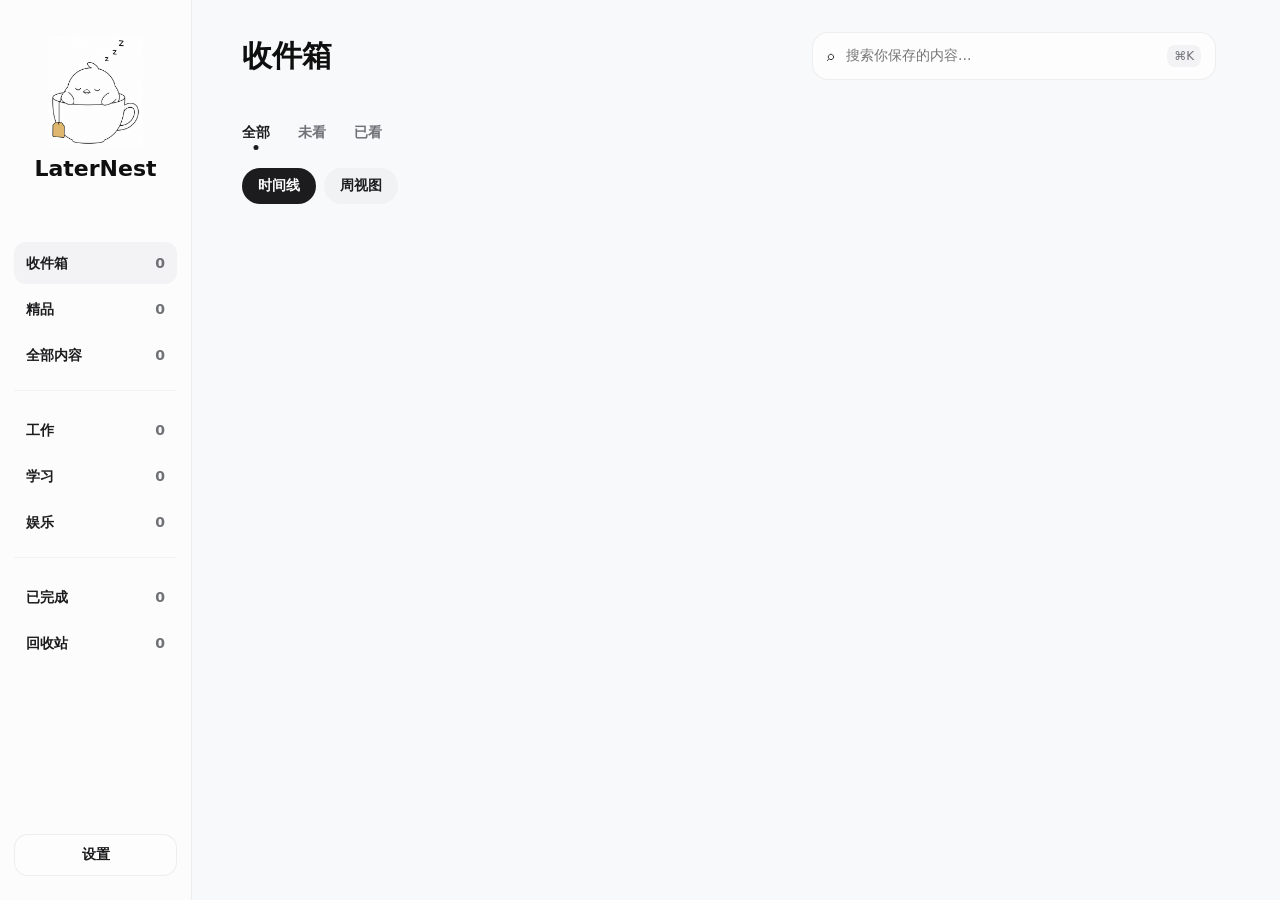
==== dashboard.html @ bf39b500 "Publish LaterNest" ====
<!doctype html>
<html lang="zh-CN">
  <head>
    <meta charset="utf-8">
    <meta name="viewport" content="width=device-width, initial-scale=1">
    <title>稍后细品 Dashboard</title>
    <link rel="icon" href="icons/icon48.png" type="image/png">
    <link rel="stylesheet" href="laternest-ui.css">
    <link rel="stylesheet" href="dashboard.css">
    <script src="shared.js" defer></script>
    <script src="dashboard.js" defer></script>
  </head>
  <body>
    <div class="ln-app-shell dashboard-container">
      <aside class="ln-sidebar sidebar" aria-label="主导航">
        <div class="ln-brand ln-brand-stack">
          <span class="ln-brand-mark" aria-hidden="true">
            <img src="assets/laternest-logo.png" alt="">
          </span>
          <span>LaterNest</span>
        </div>

        <nav class="ln-nav nav-menu">
          <section class="ln-nav-section">
            <button class="ln-nav-item sidebar-filter is-active" data-filter="pending" type="button">
              <span>收件箱</span><span class="ln-nav-count" id="pendingCount">0</span>
            </button>
            <button class="ln-nav-item sidebar-filter" data-filter="favorite" type="button">
              <span>精品</span><span class="ln-nav-count" id="favoriteCount">0</span>
            </button>
            <button class="ln-nav-item sidebar-filter" data-filter="all" type="button">
              <span>全部内容</span><span class="ln-nav-count" id="totalCount">0</span>
            </button>
          </section>

          <section class="ln-nav-section">
            <button class="ln-nav-item sidebar-category" data-category="work" type="button">
              <span>工作</span><span class="ln-nav-count" id="workCount">0</span>
            </button>
            <button class="ln-nav-item sidebar-category" data-category="study" type="button">
              <span>学习</span><span class="ln-nav-count" id="studyCount">0</span>
            </button>
            <button class="ln-nav-item sidebar-category" data-category="fun" type="button">
              <span>娱乐</span><span class="ln-nav-count" id="funCount">0</span>
            </button>
          </section>

          <section class="ln-nav-section">
            <button class="ln-nav-item sidebar-filter" data-filter="done" type="button">
              <span>已完成</span><span class="ln-nav-count" id="doneCount">0</span>
            </button>
            <button class="ln-nav-item sidebar-filter" data-filter="deleted" type="button">
              <span>回收站</span><span class="ln-nav-count" id="deletedCount">0</span>
            </button>
          </section>
        </nav>

        <div class="sidebar-footer">
          <button class="sidebar-settings-button" id="openOptions" type="button" aria-label="进入设置">
            <span>设置</span>
          </button>
        </div>
      </aside>

      <main class="ln-main content-area">
        <header class="ln-main-header content-header">
          <h1 class="ln-page-title page-title" id="pageTitle">收件箱</h1>
          <label class="ln-search search-bar" aria-label="搜索">
            <span aria-hidden="true">⌕</span>
            <input id="searchInput" type="search" placeholder="搜索你保存的内容...">
            <span class="ln-search-kbd">⌘K</span>
          </label>
        </header>

        <section class="content-meta" aria-label="统计">
          <article class="stat-flip-card" data-type="done">
            <span>已完成</span>
            <strong class="flip-number" id="completedTotal" data-value="0" aria-live="polite">
              <span class="flip-number-current">0</span>
              <span class="flip-number-next">0</span>
            </strong>
          </article>
          <article class="stat-flip-card" data-type="pending">
            <span>未看</span>
            <strong class="flip-number" id="allPending" data-value="0" aria-live="polite">
              <span class="flip-number-current">0</span>
              <span class="flip-number-next">0</span>
            </strong>
          </article>
        </section>

        <section class="filter-zone toolbar" aria-label="筛选与视图">
          <select id="categoryFilter" class="visually-hidden" aria-label="类别筛选">
            <option value="all">全部类别</option>
            <option value="work">工作</option>
            <option value="study">学习</option>
            <option value="fun">娱乐</option>
          </select>

          <div class="status-tabs" aria-label="内容类型">
            <button class="status-tab tab active" data-filter="all" type="button">全部</button>
            <button class="status-tab tab" data-filter="pending" type="button">未看</button>
            <button class="status-tab tab" data-filter="done" type="button">已看</button>
          </div>

          <div class="toolbar-container">
            <div class="view-switcher" aria-label="视图">
              <button class="view-btn view-button active" data-view="timeline" type="button">时间线</button>
              <button class="view-btn view-button" data-view="week" type="button">周视图</button>
            </div>
          </div>
        </section>

        <section class="ln-list-toolbar bulkbar collapsed" id="bulkbar" aria-live="polite">
          <label class="select-all">
            <input id="selectAll" type="checkbox">
            <span>选择当前结果</span>
          </label>
          <button class="ln-button ln-button-text" id="toggleBulkbar" type="button">批量操作</button>
          <div class="ln-list-tools bulk-panel" id="bulkPanel">
            <button class="ln-button ln-button-ghost" data-bulk-cancel type="button">取消</button>
            <button class="ln-button ln-button-ghost" data-bulk="done" type="button">完成</button>
            <button class="ln-button ln-button-ghost" data-bulk="tomorrow" type="button">明天</button>
            <button class="ln-button ln-button-ghost" data-bulk="week" type="button">本周</button>
            <button class="ln-button ln-button-ghost danger" data-bulk="delete" type="button">删除</button>
          </div>
        </section>

        <p class="ln-status status" id="status" role="status"></p>

        <section class="ln-list content-list" aria-label="内容列表">
          <div class="todo-list" id="todoList"></div>
        </section>
      </main>
    </div>
  </body>
</html>
---- laternest-ui.css ----
:root {
  --ln-bg: #f8f9fa;
  --ln-surface: #fdfdfd;
  --ln-surface-soft: #fafafc;
  --ln-ink: #1c1c1e;
  --ln-ink-strong: #0e0f0e;
  --ln-muted: #6f7177;
  --ln-faint: #9a9ca3;
  --ln-gold: #c2a878;
  --ln-gold-strong: #cdaa57;
  --ln-line: rgba(0, 0, 0, 0.06);
  --ln-line-soft: rgba(0, 0, 0, 0.04);
  --ln-selected: #f3f3f5;
  --ln-soft-selected: #f3f3f5;
  --ln-gold-soft: rgba(194, 168, 120, 0.18);
  --ln-danger: #a04a3b;
  --ln-radius-sm: 8px;
  --ln-radius-md: 12px;
  --ln-radius-lg: 24px;
  --ln-sidebar: 192px;
  --ln-font: "PingFang SC", Inter, system-ui, -apple-system, BlinkMacSystemFont, "Segoe UI", sans-serif;
  --ln-ease: cubic-bezier(0.2, 0.8, 0.2, 1);
  --ln-jelly: cubic-bezier(0.175, 0.885, 0.32, 1.275);
}

* {
  box-sizing: border-box;
}

html {
  min-height: 100%;
}

body {
  margin: 0;
  background: var(--ln-bg);
  color: var(--ln-ink);
  font: 14px/1.55 var(--ln-font);
  letter-spacing: 0;
}

button,
input,
select,
textarea {
  font: inherit;
}

button {
  border: 0;
  color: inherit;
}

button,
a,
input,
select,
textarea {
  -webkit-tap-highlight-color: transparent;
}

button:focus-visible,
a:focus-visible,
input:focus-visible,
select:focus-visible,
textarea:focus-visible {
  outline: 2px solid color-mix(in srgb, var(--ln-gold) 72%, transparent);
  outline-offset: 2px;
}

.ln-app-shell {
  display: grid;
  grid-template-columns: var(--ln-sidebar) minmax(0, 1fr);
  min-height: 100vh;
  background: var(--ln-bg);
}

.ln-sidebar {
  display: flex;
  flex-direction: column;
  min-width: 0;
  border-right: 1px solid var(--ln-line);
  background: color-mix(in srgb, var(--ln-surface) 82%, var(--ln-bg) 18%);
  padding: 36px 14px 24px;
}

.ln-brand {
  display: flex;
  align-items: center;
  gap: 12px;
  color: var(--ln-ink-strong);
  font-size: 22px;
  font-weight: 800;
  line-height: 1.2;
}

.ln-brand-stack {
  flex-direction: column;
  align-items: center;
  gap: 8px;
  width: 100%;
  text-align: center;
}

.ln-brand-mark {
  display: inline-flex;
  align-items: center;
  justify-content: center;
  width: 36px;
  height: 36px;
}

.ln-logo {
  display: inline-flex;
  align-items: center;
  justify-content: center;
  width: 32px;
  height: 32px;
}

.ln-brand-mark img,
.ln-logo img {
  width: 100%;
  height: 100%;
  object-fit: contain;
}

.ln-brand-stack .ln-brand-mark,
.ln-brand-stack .ln-logo {
  width: 96px;
  height: 112px;
}

.ln-logo svg,
.ln-icon-button svg {
  width: 22px;
  height: 22px;
}

.visually-hidden {
  position: absolute;
  width: 1px;
  height: 1px;
  overflow: hidden;
  clip: rect(0 0 0 0);
  white-space: nowrap;
}

.ln-nav {
  display: grid;
  gap: 4px;
  margin-top: 46px;
}

.ln-nav-section {
  display: grid;
  gap: 4px;
  padding: 14px 0;
  border-bottom: 1px solid var(--ln-line-soft);
}

.ln-nav-section:last-child {
  border-bottom: 0;
}

.ln-nav-label {
  margin: 0 0 6px;
  color: var(--ln-muted);
  font-size: 12px;
  font-weight: 700;
}

.ln-nav-item {
  display: grid;
  grid-template-columns: minmax(0, 1fr) auto;
  align-items: center;
  gap: 10px;
  min-height: 42px;
  border-radius: var(--ln-radius-md);
  background: transparent;
  color: var(--ln-ink);
  cursor: pointer;
  font-weight: 700;
  padding: 0 12px;
  text-align: left;
  transition: background 160ms var(--ln-ease), transform 160ms var(--ln-ease);
}

.ln-nav-item:hover,
.ln-nav-item.is-active {
  background: var(--ln-selected);
}

.ln-nav-item:active {
  transform: scale(0.99);
}

.ln-nav-icon {
  color: var(--ln-ink-strong);
  font-size: 17px;
  line-height: 1;
  text-align: center;
}

.ln-nav-count {
  color: var(--ln-muted);
  font-weight: 600;
}

.ln-main {
  min-width: 0;
  padding: 32px 42px 40px 50px;
}

.ln-main-header {
  display: grid;
  grid-template-columns: minmax(0, 1fr) minmax(260px, 404px) auto;
  align-items: center;
  gap: 22px;
}

.ln-page-title {
  margin: 0;
  color: var(--ln-ink-strong);
  font-size: 30px;
  font-weight: 850;
  line-height: 1.25;
}

.ln-search {
  display: flex;
  align-items: center;
  gap: 10px;
  min-height: 48px;
  border: 1px solid var(--ln-line);
  border-radius: 16px;
  background: var(--ln-surface);
  padding: 0 14px;
}

.ln-search input,
.ln-search-input {
  width: 100%;
  border: 0;
  background: transparent;
  color: var(--ln-ink);
  outline: 0;
}

.ln-search-kbd {
  border-radius: 8px;
  background: var(--ln-selected);
  color: var(--ln-muted);
  font-size: 12px;
  padding: 2px 7px;
}

.ln-button,
.ln-icon-button {
  display: inline-flex;
  align-items: center;
  justify-content: center;
  min-height: 42px;
  border-radius: var(--ln-radius-md);
  cursor: pointer;
  font-weight: 760;
  transition: transform 160ms var(--ln-ease), background 160ms var(--ln-ease), color 160ms var(--ln-ease);
}

.ln-button {
  gap: 8px;
  padding: 0 18px;
}

.ln-button-primary {
  background: #050505;
  color: #fff;
}

.ln-button-ghost {
  border: 1px solid var(--ln-line);
  background: var(--ln-surface);
}

.ln-button-soft {
  background: var(--ln-selected);
  color: var(--ln-ink);
}

.ln-button-text {
  background: transparent;
  color: var(--ln-muted);
}

.ln-button:hover,
.ln-icon-button:hover {
  transform: translateY(-1px);
}

.ln-button:active,
.ln-icon-button:active {
  transform: scale(0.98);
}

.ln-icon-button {
  width: 42px;
  min-width: 42px;
  background: transparent;
}

.ln-chipbar {
  display: flex;
  align-items: center;
  flex-wrap: wrap;
  gap: 10px;
  margin-top: 38px;
}

.ln-chip-group {
  display: inline-flex;
  align-items: center;
  border: 1px solid var(--ln-line);
  border-radius: 999px;
  background: var(--ln-surface);
  overflow: hidden;
}

.ln-chip {
  min-height: 42px;
  border-radius: 999px;
  background: transparent;
  color: var(--ln-ink);
  cursor: pointer;
  font-weight: 700;
  padding: 0 20px;
}

.ln-chip.active,
.ln-chip.is-active {
  background: #050505;
  color: #fff;
}

.ln-list-toolbar {
  display: grid;
  grid-template-columns: auto minmax(0, 1fr) auto;
  align-items: center;
  gap: 18px;
  margin-top: 42px;
  color: var(--ln-muted);
}

.ln-list-tools {
  display: inline-flex;
  align-items: center;
  gap: 8px;
}

.ln-list {
  margin-top: 22px;
}

.ln-list-header,
.ln-list-row {
  display: grid;
  grid-template-columns: 34px minmax(280px, 1.8fr) minmax(96px, 0.55fr) minmax(170px, 0.72fr) minmax(110px, 0.42fr) 54px;
  align-items: center;
  gap: 18px;
}

.ln-list-header {
  min-height: 42px;
  border-bottom: 1px solid var(--ln-line);
  color: var(--ln-muted);
  font-size: 13px;
  font-weight: 600;
}

.ln-list-row {
  min-height: 104px;
  border-bottom: 1px solid var(--ln-line-soft);
  transition: background 160ms var(--ln-ease);
}

.ln-list-row:hover,
.ln-list-row.is-selected {
  background: color-mix(in srgb, var(--ln-selected) 72%, transparent);
}

.ln-checkbox {
  display: inline-grid;
  place-items: center;
  width: 18px;
  height: 18px;
}

.ln-checkbox input,
input[type="checkbox"] {
  accent-color: var(--ln-ink-strong);
}

.ln-title-cell {
  display: flex;
  align-items: center;
  min-width: 0;
  gap: 18px;
}

.ln-thumb {
  display: inline-grid;
  place-items: center;
  flex: 0 0 62px;
  width: 62px;
  height: 62px;
  border: 1px solid var(--ln-line);
  border-radius: var(--ln-radius-sm);
  background: linear-gradient(135deg, #ededed, #fbfbfb);
  color: var(--ln-muted);
  font-weight: 800;
}

.ln-title-text {
  min-width: 0;
}

.ln-title {
  display: block;
  overflow: hidden;
  color: var(--ln-ink-strong);
  font-size: 16px;
  font-weight: 820;
  line-height: 1.35;
  text-decoration: none;
  text-overflow: ellipsis;
  white-space: nowrap;
}

.ln-title:hover {
  color: var(--ln-ink);
}

.ln-subtitle {
  display: block;
  overflow: hidden;
  margin-top: 4px;
  color: var(--ln-muted);
  line-height: 1.45;
  text-overflow: ellipsis;
  white-space: nowrap;
}

.ln-pill {
  display: inline-flex;
  align-items: center;
  justify-content: center;
  width: max-content;
  min-height: 30px;
  border-radius: 999px;
  background: var(--ln-selected);
  color: var(--ln-ink);
  font-weight: 650;
  padding: 0 14px;
}

.ln-source {
  display: inline-flex;
  align-items: center;
  min-width: 0;
  gap: 10px;
}

.ln-favicon {
  display: inline-grid;
  place-items: center;
  flex: 0 0 28px;
  width: 28px;
  height: 28px;
  border: 1px solid var(--ln-muted);
  border-radius: 7px;
  color: var(--ln-ink-strong);
  font-size: 13px;
  font-weight: 850;
  text-transform: uppercase;
}

.ln-domain {
  overflow: hidden;
  text-overflow: ellipsis;
  white-space: nowrap;
}

.ln-time {
  color: var(--ln-muted);
}

.ln-star-button {
  display: inline-grid;
  place-items: center;
  width: 38px;
  height: 38px;
  margin-left: auto;
  border-radius: 50%;
  background: transparent;
  color: var(--ln-muted);
  cursor: pointer;
  font-size: 26px;
  line-height: 1;
}

.ln-star-button.is-active {
  animation: jelly-pop 420ms var(--ln-jelly);
  color: var(--ln-gold);
}

.ln-empty-state {
  display: grid;
  place-items: center;
  min-height: 340px;
  color: var(--ln-muted);
  text-align: center;
}

.ln-empty-title {
  margin: 22px 0 0;
  color: var(--ln-ink-strong);
  font-size: 24px;
  font-weight: 800;
  line-height: 1.25;
}

.ln-empty-description {
  margin: 14px 0 0;
  color: var(--ln-muted);
  font-size: 16px;
}

.ln-setting-row {
  display: grid;
  grid-template-columns: minmax(0, 1fr) minmax(180px, 360px);
  align-items: center;
  gap: 28px;
  min-height: 68px;
  border-bottom: 1px solid var(--ln-line);
}

.ln-setting-label {
  display: block;
  color: var(--ln-ink-strong);
  font-weight: 760;
}

.ln-setting-desc {
  display: block;
  margin-top: 2px;
  color: var(--ln-muted);
}

.ln-input,
.ln-select {
  width: 100%;
  height: 38px;
  border: 1px solid var(--ln-line);
  border-radius: var(--ln-radius-sm);
  background: var(--ln-surface);
  color: var(--ln-ink);
  padding: 0 12px;
}

.ln-toggle {
  position: relative;
  display: inline-flex;
  align-items: center;
  width: 62px;
  height: 32px;
  border-radius: 999px;
  background: #d8d9db;
  cursor: pointer;
  transition: background 220ms var(--ln-ease);
}

.ln-toggle input {
  position: absolute;
  inset: 0;
  opacity: 0;
}

.ln-toggle span,
.ln-toggle-knob {
  width: 28px;
  height: 28px;
  margin-left: 2px;
  border-radius: 50%;
  background: #fff;
  box-shadow: 0 1px 4px rgba(0, 0, 0, 0.16);
  transition: transform 280ms var(--ln-jelly);
}

.ln-toggle:has(input:checked) {
  background: #050505;
}

.ln-toggle:has(input:checked) span,
.ln-toggle:has(input:checked) .ln-toggle-knob {
  transform: translateX(30px) scale(1.02);
}

.ln-status {
  color: var(--ln-muted);
}

.ln-status.error {
  color: var(--ln-danger);
}

@keyframes jelly-pop {
  0% { transform: scale(1) rotate(0deg); }
  45% { transform: scale(1.34) rotate(-8deg); }
  100% { transform: scale(1) rotate(0deg); }
}

@keyframes zzz-drift {
  0% { opacity: 0; transform: translateY(8px) scale(0.92); }
  24% { opacity: 1; }
  100% { opacity: 0; transform: translateY(-26px) scale(1.05); }
}

@media (prefers-reduced-motion: reduce) {
  *,
  *::before,
  *::after {
    animation-duration: 1ms !important;
    scroll-behavior: auto !important;
    transition-duration: 1ms !important;
  }
}

@media (max-width: 900px) {
  .ln-app-shell {
    grid-template-columns: 1fr;
  }

  .ln-sidebar {
    position: sticky;
    top: 0;
    z-index: 2;
    border-right: 0;
    border-bottom: 1px solid var(--ln-line);
    padding: 18px;
  }

  .ln-nav {
    display: flex;
    overflow-x: auto;
    margin-top: 18px;
  }

  .ln-nav-section {
    display: contents;
  }

  .ln-nav-label {
    display: none;
  }

  .ln-main {
    padding: 24px 18px;
  }

  .ln-main-header,
  .ln-list-toolbar {
    grid-template-columns: 1fr;
  }

  .ln-list-header {
    display: none;
  }

  .ln-list-row {
    grid-template-columns: 28px minmax(0, 1fr) 42px;
    gap: 12px;
    padding: 14px 0;
  }

  .ln-list-row > :nth-child(3),
  .ln-list-row > :nth-child(4),
  .ln-list-row > :nth-child(5) {
    display: none;
  }

  .ln-setting-row {
    grid-template-columns: 1fr;
    gap: 10px;
    padding: 14px 0;
  }
}
---- dashboard.css ----
body {
  min-width: 360px;
}

.content-area {
  position: relative;
}

.content-meta {
  display: none;
}

.gold {
  color: var(--ln-gold);
}

.danger-icon {
  color: var(--ln-danger);
}

.sidebar {
  position: sticky;
  top: 0;
  align-self: start;
  height: 100vh;
  overflow-y: auto;
}

.sidebar-footer {
  margin-top: auto;
  display: flex;
  justify-content: stretch;
}

.sidebar-settings-button {
  width: 100%;
  min-height: 42px;
  border: 1px solid var(--ln-line);
  border-radius: 14px;
  background: var(--ln-surface);
  color: var(--ln-ink);
  cursor: pointer;
  display: inline-flex;
  align-items: center;
  justify-content: center;
  gap: 8px;
  font-weight: 800;
}

.sidebar-settings-button:hover {
  background: var(--ln-soft-selected);
}

.content-tools,
.toolbar-row,
.toolbar-group,
.bulkbar,
.bulk-actions {
  display: flex;
  align-items: center;
  gap: 12px;
  flex-wrap: wrap;
}

.content-tools {
  justify-content: space-between;
  margin-bottom: 26px;
}

.filter-zone {
  display: flex;
  flex-direction: column;
  gap: 18px;
  margin: 36px 0 28px;
  padding-bottom: 0;
}

.status-tabs {
  display: inline-flex;
  align-items: center;
  gap: 28px;
  width: fit-content;
}

.status-tab {
  position: relative;
  border: 0;
  background: transparent;
  color: var(--ln-muted);
  cursor: pointer;
  font-weight: 800;
  min-height: 34px;
  padding: 0;
}

.status-tab.active {
  color: var(--ln-ink);
}

.status-tab.active::after {
  content: "";
  position: absolute;
  left: 50%;
  bottom: 0;
  width: 5px;
  height: 5px;
  border-radius: 50%;
  background: var(--ln-ink);
  transform: translateX(-50%);
}

.toolbar-container {
  display: flex;
  align-items: center;
  gap: 20px;
  width: fit-content;
  max-width: 100%;
  border: 0;
  border-radius: 0;
  background: transparent;
  box-shadow: none;
  padding: 0;
}

.view-switcher,
.category-filter {
  display: inline-flex;
  align-items: center;
  gap: 8px;
  flex-wrap: wrap;
}

.view-btn {
  border: 0;
  border-radius: 999px;
  background: #f1f2f4;
  box-shadow: none;
  color: var(--ln-ink);
  cursor: pointer;
  font-weight: 800;
  min-height: 36px;
  padding: 0 16px;
}

.view-btn.active {
  background: var(--ln-ink);
  color: #fff;
  box-shadow: none;
}

.toolbar-divider {
  display: inline-block;
  width: 1px;
  height: 24px;
  background: rgba(0, 0, 0, 0.12);
  margin: 0 8px 0 2px;
}

.category-filter {
  opacity: 1;
  transition: opacity 160ms ease;
}

.category-filter.has-category,
.view-button[data-view="board"].active ~ .category-filter {
  opacity: 1;
}

.category-button {
  position: relative;
  border: 0;
  background: transparent;
  color: var(--ln-muted);
  cursor: pointer;
  font-weight: 700;
  min-width: 50px;
  padding: 8px 6px 10px;
  text-align: center;
}

.category-button.active {
  color: var(--ln-ink);
  border-bottom: 0;
}

.category-button.active::after {
  content: "";
  position: absolute;
  left: 10px;
  right: 10px;
  bottom: 3px;
  height: 1px;
  background: var(--ln-gold);
}

.bulkbar {
  position: sticky;
  z-index: 5;
  top: 16px;
  display: flex;
  justify-content: space-between;
  min-height: 0;
  height: 0;
  overflow: hidden;
  border: 1px solid transparent;
  border-radius: 16px;
  background: rgba(253, 253, 253, 0.88);
  box-shadow: 0 18px 44px rgba(0, 0, 0, 0);
  margin: -8px 0 18px;
  opacity: 0;
  pointer-events: none;
  transform: translateY(-12px) scale(0.985);
  transition:
    height 260ms cubic-bezier(0.68, -0.55, 0.265, 1.55),
    opacity 180ms ease,
    transform 260ms cubic-bezier(0.68, -0.55, 0.265, 1.55),
    box-shadow 180ms ease,
    border-color 180ms ease;
  padding: 0 18px;
  backdrop-filter: blur(18px);
}

.bulkbar.is-visible {
  height: 58px;
  border-color: var(--ln-line);
  box-shadow: 0 18px 44px rgba(0, 0, 0, 0.08);
  opacity: 1;
  pointer-events: auto;
  transform: translateY(0) scale(1);
}

.bulkbar.collapsed .bulk-panel {
  display: flex;
}

.bulk-left,
.bulk-panel {
  display: flex;
  align-items: center;
  gap: 12px;
}

.select-current {
  display: flex;
  align-items: center;
  gap: 8px;
  color: var(--ln-muted);
  font-size: 13px;
}

.bulk-panel {
  padding: 0;
  border: 0;
  margin: 0;
}

.bulk-panel button,
.toggle-bulk {
  border: 0;
  background: transparent;
  color: var(--ln-ink);
  cursor: pointer;
  font-weight: 700;
  padding: 8px 10px;
}

.bulk-panel button:hover,
.toggle-bulk:hover {
  color: var(--ln-gold-strong);
}

.bulk-panel [data-bulk="delete"] {
  color: var(--ln-danger);
}

.status {
  min-height: 20px;
  color: var(--ln-muted);
  font-size: 13px;
}

.status.error {
  color: var(--ln-danger);
}

.todo-list {
  min-height: 160px;
}

.todo-list.list-view {
  display: block;
}

.select-todo {
  appearance: none;
  -webkit-appearance: none;
  position: relative;
  width: 18px;
  height: 18px;
  border: 1px solid rgba(28, 28, 30, 0.24);
  border-radius: 5px;
  background: transparent;
  color: #2f8f5b;
  cursor: pointer;
  transition:
    border-color 160ms ease,
    background 160ms ease,
    color 160ms ease;
}

.select-todo:checked {
  border-color: rgba(47, 143, 91, 0.32);
  background: rgba(47, 143, 91, 0.08);
}

.select-todo:checked::before {
  content: "✓";
  position: absolute;
  inset: 0;
  display: grid;
  place-items: center;
  color: #2f8f5b;
  font-size: 14px;
  font-weight: 800;
  line-height: 1;
}

.empty {
  width: min(440px, 100%);
  border: 1px dashed var(--ln-line-strong);
  border-radius: var(--ln-radius-lg);
  color: var(--ln-muted);
  padding: 44px 28px;
  text-align: center;
}

.row-actions {
  display: flex;
  align-items: center;
  justify-content: flex-end;
  gap: 8px;
}

.restore-action {
  border: 0;
  border-radius: 999px;
  background: var(--ln-soft-selected);
  color: var(--ln-muted);
  cursor: pointer;
  font-weight: 700;
  padding: 8px 12px;
}

.restore-action:hover {
  color: var(--ln-ink);
}

.tag-check-control {
  cursor: pointer;
}

.tag-check {
  display: none;
}

.tag-check-control input:checked + .tag-check {
  display: none;
}

.todo-card.is-selected {
  background: var(--ln-soft-selected);
}

.todo-card.done {
  opacity: 0.58;
  color: var(--ln-muted);
}

.todo-card.done .ln-title,
.todo-card.done .ln-subtitle,
.todo-card.done .ln-domain,
.todo-card.done .ln-time,
.todo-card.done .ln-pill {
  color: var(--ln-muted);
  text-decoration: line-through;
  text-decoration-thickness: 1px;
  text-underline-offset: 3px;
}

.todo-card.done .ln-thumb,
.todo-card.done .ln-favicon {
  filter: grayscale(1);
  opacity: 0.55;
}

.todo-card.deleted {
  opacity: 0.5;
}

.date-timeline-view {
  display: grid;
  gap: 0;
  padding-left: 0;
}

.date-timeline-view::before {
  content: none;
}

.timeline-section {
  display: grid;
  grid-template-columns: minmax(0, 1fr);
  gap: 12px;
  padding: 0 0 30px;
  border-bottom: 1px solid rgba(0, 0, 0, 0.04);
  margin-bottom: 30px;
}

.timeline-section::before {
  content: none;
}

.timeline-date {
  position: sticky;
  top: 32px;
  z-index: 2;
  align-self: start;
  display: inline-flex;
  align-items: center;
  gap: 8px;
  min-height: 28px;
}

.timeline-date-dot {
  flex: 0 0 auto;
  width: 5px;
  height: 5px;
  border-radius: 50%;
  background: #c2a878;
}

.timeline-date-text {
  color: #8e8e93;
  font-size: 13px;
  font-weight: 600;
  line-height: 1.3;
  margin: 0;
}

.timeline-section.is-today .timeline-date-text {
  color: var(--ln-ink);
  font-weight: 700;
}

.week-column h2,
.column-header h2 {
  color: var(--ln-ink);
  font-size: 14px;
  line-height: 1.25;
  margin: 0 0 12px;
}

.timeline-stack,
.column-stack {
  display: grid;
  gap: 10px;
}

.date-timeline-view .timeline-stack {
  gap: 20px;
}

.date-timeline-view .todo-card {
  position: relative;
  grid-template-columns: minmax(280px, 1.8fr) minmax(96px, 0.55fr) minmax(170px, 0.72fr) minmax(110px, 0.42fr) 54px;
  border-bottom: 0;
}

.date-timeline-view .tag-check-control {
  position: absolute;
  left: -28px;
  top: 50%;
  opacity: 0;
  transform: translateY(-50%);
  transition: opacity 160ms ease, transform 160ms ease;
}

.date-timeline-view .todo-card:hover .tag-check-control,
.date-timeline-view .todo-card:focus-within .tag-check-control,
.date-timeline-view .todo-card.is-selected .tag-check-control {
  opacity: 1;
  transform: translateY(-50%) translateX(-2px);
}

.week-timeline {
  display: grid;
  gap: 14px;
  grid-template-columns: repeat(3, minmax(0, 1fr));
}

.week-column,
.category-column {
  border-bottom: 1px solid var(--ln-line);
  padding-bottom: 12px;
}

.week-column h2,
.column-header h2 {
  border-bottom: 1px solid var(--ln-line);
  color: var(--ln-muted);
  padding: 0 0 10px;
  text-align: center;
}

.column-empty {
  border: 1px dashed var(--ln-line);
  border-radius: 12px;
  color: var(--ln-muted);
  margin: 0;
  padding: 18px;
  text-align: center;
}

.week-link-card {
  display: flex;
  align-items: center;
  gap: 10px;
  border: 1px solid var(--ln-line);
  border-radius: 14px;
  padding: 12px;
}

.week-link-title {
  color: var(--ln-ink);
  font-weight: 700;
  text-decoration: none;
}

.timeline-view,
.week-view {
  animation: view-fade-in 180ms ease-out;
}

.ln-title-cell {
  gap: 0;
}

.ln-thumb,
.ln-favicon {
  display: none;
}

.ln-list-row {
  grid-template-columns: 34px minmax(280px, 1.8fr) minmax(96px, 0.55fr) minmax(170px, 0.72fr) minmax(110px, 0.42fr) 54px;
}

.week-planner {
  display: grid;
  gap: 18px;
}

.week-planner-header {
  display: inline-flex;
  align-items: center;
  justify-self: start;
  gap: 12px;
  border: 1px solid var(--ln-line);
  border-radius: 999px;
  background: var(--ln-surface);
  color: var(--ln-ink);
  padding: 7px 10px;
}

.week-planner-header strong {
  font-size: 14px;
  letter-spacing: 0;
}

.week-nav {
  width: 28px;
  height: 28px;
  border: 0;
  border-radius: 50%;
  background: var(--ln-soft-selected);
  color: var(--ln-ink);
  cursor: pointer;
  display: grid;
  place-items: center;
  font-size: 20px;
  line-height: 1;
}

.week-nav:hover {
  background: var(--ln-ink);
  color: #fff;
}

.week-current {
  min-height: 28px;
  border: 0;
  border-radius: 999px;
  background: var(--ln-soft-selected);
  color: var(--ln-ink);
  cursor: pointer;
  font-weight: 800;
  padding: 0 12px;
}

.week-current:hover {
  background: var(--ln-ink);
  color: #fff;
}

.week-view .week-timeline {
  display: grid;
  grid-template-columns: repeat(7, minmax(142px, 1fr));
  gap: 0;
  overflow-x: auto;
  padding-bottom: 8px;
}

.week-view .week-column {
  min-height: 360px;
  border: 0;
  border-left: 1px solid var(--ln-line);
  padding: 0 12px 16px;
}

.week-view .week-column:first-child {
  border-left: 0;
}

.week-view .week-column h2 {
  display: inline-flex;
  align-items: center;
  justify-content: center;
  gap: 8px;
  width: 100%;
  min-height: 36px;
  border-bottom: 1px solid var(--ln-line);
  color: var(--ln-muted);
  margin: 0 0 14px;
  padding: 0 0 10px;
  text-align: center;
}

.week-view .week-column h2 small {
  color: currentColor;
  font-size: 12px;
  font-weight: 700;
}

.week-view .week-column.is-today h2 {
  border-bottom: 0;
  border-radius: 999px;
  background: var(--ln-ink);
  color: #fff;
  margin-bottom: 14px;
  padding: 8px 12px;
}

.week-view .week-link-card {
  box-sizing: border-box;
  height: 54px;
  border: 0;
  border-bottom: 1px solid var(--ln-line);
  border-radius: 0;
  overflow: hidden;
  padding: 10px 0;
}

.week-view .week-link-card .tag-content {
  min-width: 0;
  overflow: hidden;
}

.week-view .week-link-title {
  display: -webkit-box;
  line-height: 1.35;
  max-height: 36px;
  overflow: hidden;
  -webkit-box-orient: vertical;
  -webkit-line-clamp: 2;
}

.week-view .column-empty {
  border: 0;
  border-radius: 0;
  padding: 18px 0;
}

@keyframes view-fade-in {
  from {
    opacity: 0;
    transform: translateY(4px);
  }

  to {
    opacity: 1;
    transform: translateY(0);
  }
}

@media (max-width: 900px) {
  .sidebar {
    height: auto;
    overflow-y: visible;
  }

  .timeline-section {
    grid-template-columns: 1fr;
    gap: 12px;
  }

  .timeline-date {
    position: static;
  }

  .content-tools {
    align-items: stretch;
    flex-direction: column;
  }

  .week-timeline {
    grid-template-columns: 1fr;
  }
}
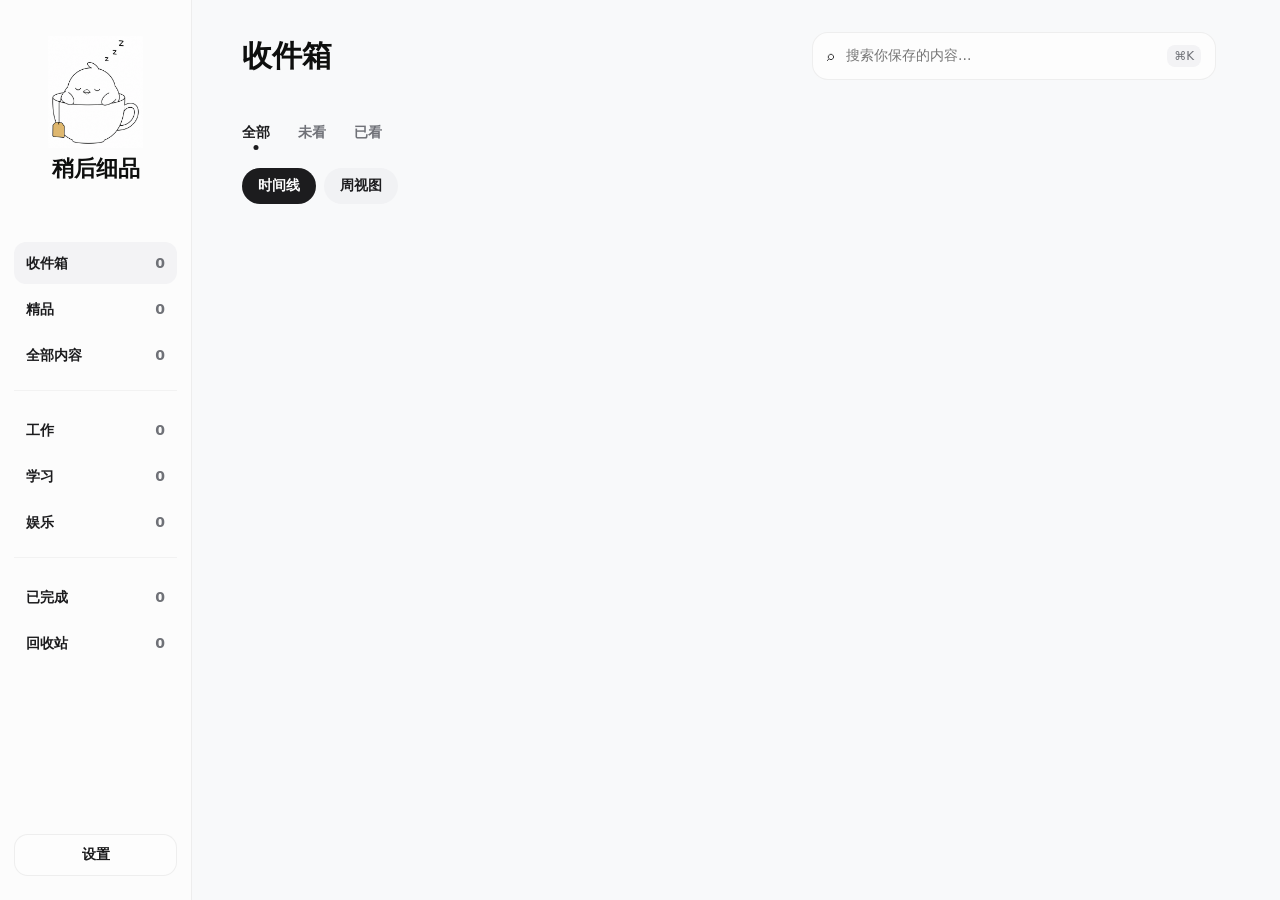
==== commit 0be4984d: "Rename visible brand to Chinese" ====
--- a/dashboard.html
+++ b/dashboard.html
@@ -17,7 +17,7 @@
           <span class="ln-brand-mark" aria-hidden="true">
             <img src="assets/laternest-logo.png" alt="">
           </span>
-          <span>LaterNest</span>
+          <span>稍后细品</span>
         </div>
 
         <nav class="ln-nav nav-menu">
--- a/dashboard.css
+++ b/dashboard.css
@@ -661,11 +661,12 @@
 
 .week-view .week-link-card {
   box-sizing: border-box;
+  position: relative;
   height: 54px;
   border: 0;
   border-bottom: 1px solid var(--ln-line);
   border-radius: 0;
-  overflow: hidden;
+  overflow: visible;
   padding: 10px 0;
 }
 
@@ -683,6 +684,34 @@
   -webkit-line-clamp: 2;
 }
 
+.week-view .week-link-note {
+  position: absolute;
+  z-index: 3;
+  left: 0;
+  right: 0;
+  top: calc(100% - 4px);
+  margin: 0;
+  border: 1px solid var(--ln-line);
+  border-radius: 10px;
+  background: rgba(253, 253, 253, 0.96);
+  box-shadow: 0 14px 34px rgba(0, 0, 0, 0.1);
+  color: var(--ln-muted);
+  font-size: 12px;
+  line-height: 1.45;
+  opacity: 0;
+  padding: 10px 12px;
+  pointer-events: none;
+  transform: translateY(-4px);
+  transition: opacity 140ms ease, transform 140ms ease;
+  backdrop-filter: blur(14px);
+}
+
+.week-view .week-link-card:hover .week-link-note,
+.week-view .week-link-card:focus-within .week-link-note {
+  opacity: 1;
+  transform: translateY(0);
+}
+
 .week-view .column-empty {
   border: 0;
   border-radius: 0;
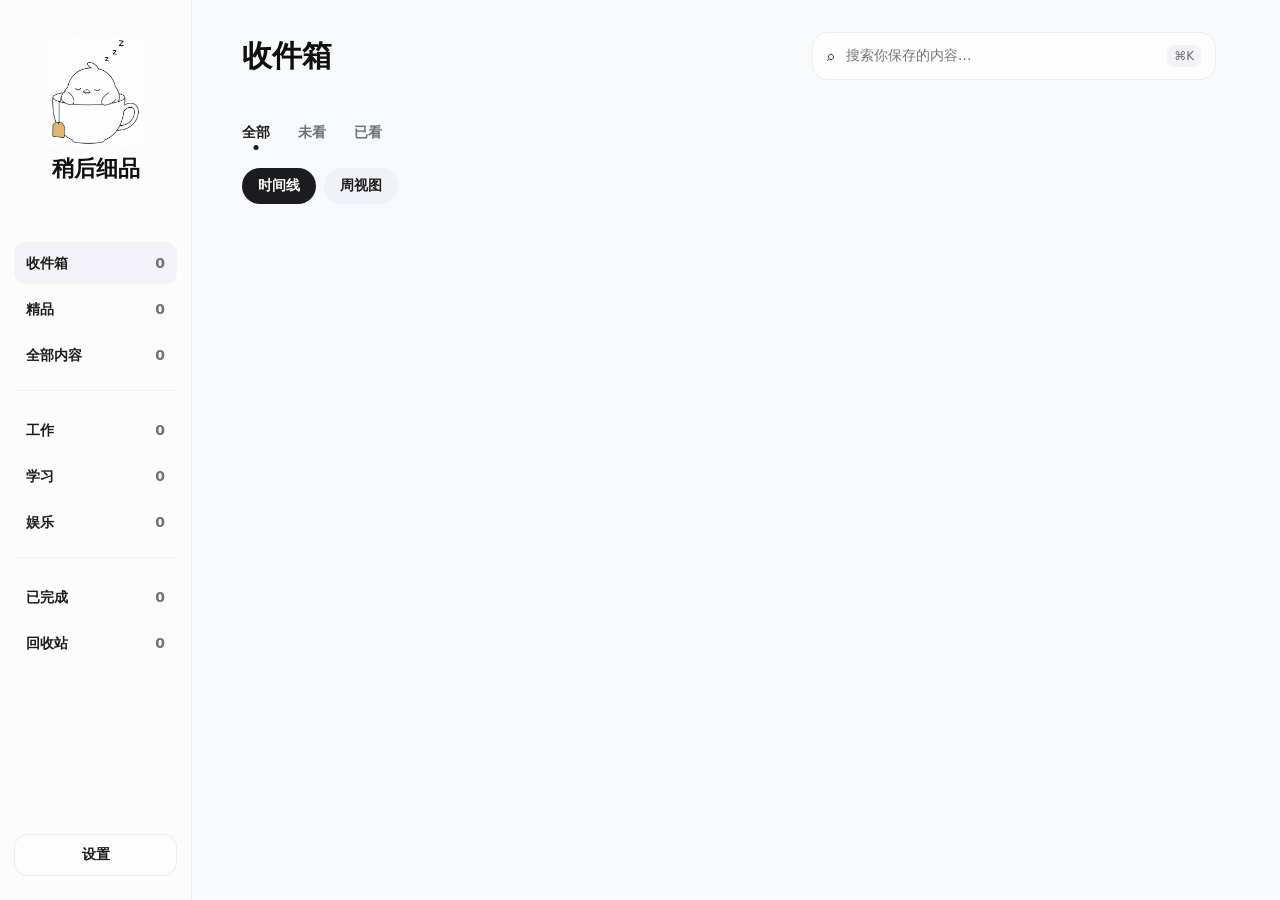
==== commit a8169897: "Fix trash bulk actions" ====
--- a/dashboard.html
+++ b/dashboard.html
@@ -120,8 +120,7 @@
           <div class="ln-list-tools bulk-panel" id="bulkPanel">
             <button class="ln-button ln-button-ghost" data-bulk-cancel type="button">取消</button>
             <button class="ln-button ln-button-ghost" data-bulk="done" type="button">完成</button>
-            <button class="ln-button ln-button-ghost" data-bulk="tomorrow" type="button">明天</button>
-            <button class="ln-button ln-button-ghost" data-bulk="week" type="button">本周</button>
+            <button class="ln-button ln-button-ghost" data-bulk="restore" type="button" hidden>恢复</button>
             <button class="ln-button ln-button-ghost danger" data-bulk="delete" type="button">删除</button>
           </div>
         </section>
--- a/dashboard.css
+++ b/dashboard.css
@@ -71,8 +71,12 @@
   display: flex;
   flex-direction: column;
   gap: 18px;
-  margin: 36px 0 28px;
+  margin: 36px 0 8px;
   padding-bottom: 0;
+}
+
+.content-list {
+  margin-top: 0;
 }
 
 .status-tabs {
@@ -410,10 +414,10 @@
 .timeline-section {
   display: grid;
   grid-template-columns: minmax(0, 1fr);
-  gap: 12px;
-  padding: 0 0 30px;
+  gap: 8px;
+  padding: 0 0 15px;
   border-bottom: 1px solid rgba(0, 0, 0, 0.04);
-  margin-bottom: 30px;
+  margin-bottom: 15px;
 }
 
 .timeline-section::before {
@@ -467,12 +471,13 @@
 }
 
 .date-timeline-view .timeline-stack {
-  gap: 20px;
+  gap: 10px;
 }
 
 .date-timeline-view .todo-card {
   position: relative;
   grid-template-columns: minmax(280px, 1.8fr) minmax(96px, 0.55fr) minmax(170px, 0.72fr) minmax(110px, 0.42fr) 54px;
+  min-height: 72px;
   border-bottom: 0;
 }
 
@@ -480,16 +485,15 @@
   position: absolute;
   left: -28px;
   top: 50%;
-  opacity: 0;
+  opacity: 1;
   transform: translateY(-50%);
-  transition: opacity 160ms ease, transform 160ms ease;
-}
-
-.date-timeline-view .todo-card:hover .tag-check-control,
-.date-timeline-view .todo-card:focus-within .tag-check-control,
-.date-timeline-view .todo-card.is-selected .tag-check-control {
-  opacity: 1;
-  transform: translateY(-50%) translateX(-2px);
+  transition: background 160ms ease;
+}
+
+.date-timeline-view .tag-check-control input {
+  width: 18px;
+  height: 18px;
+  margin: 0;
 }
 
 .week-timeline {
